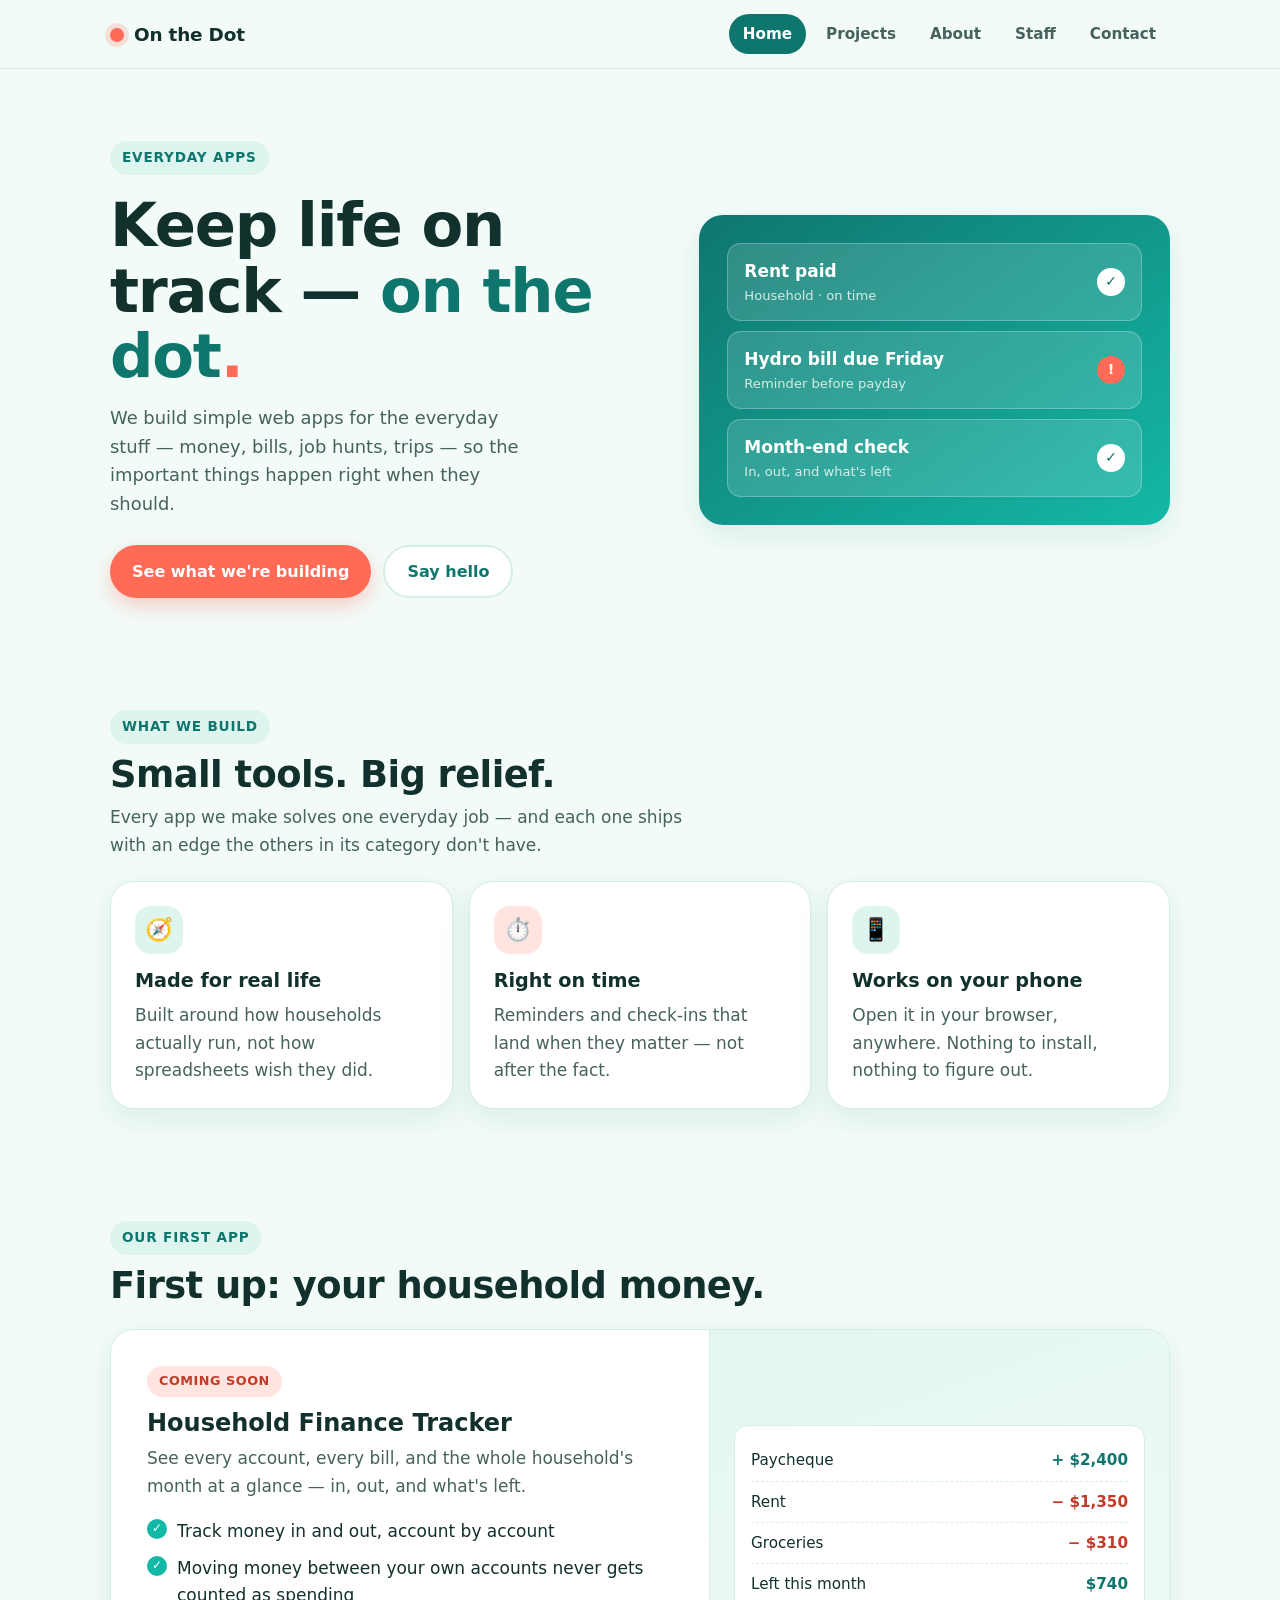
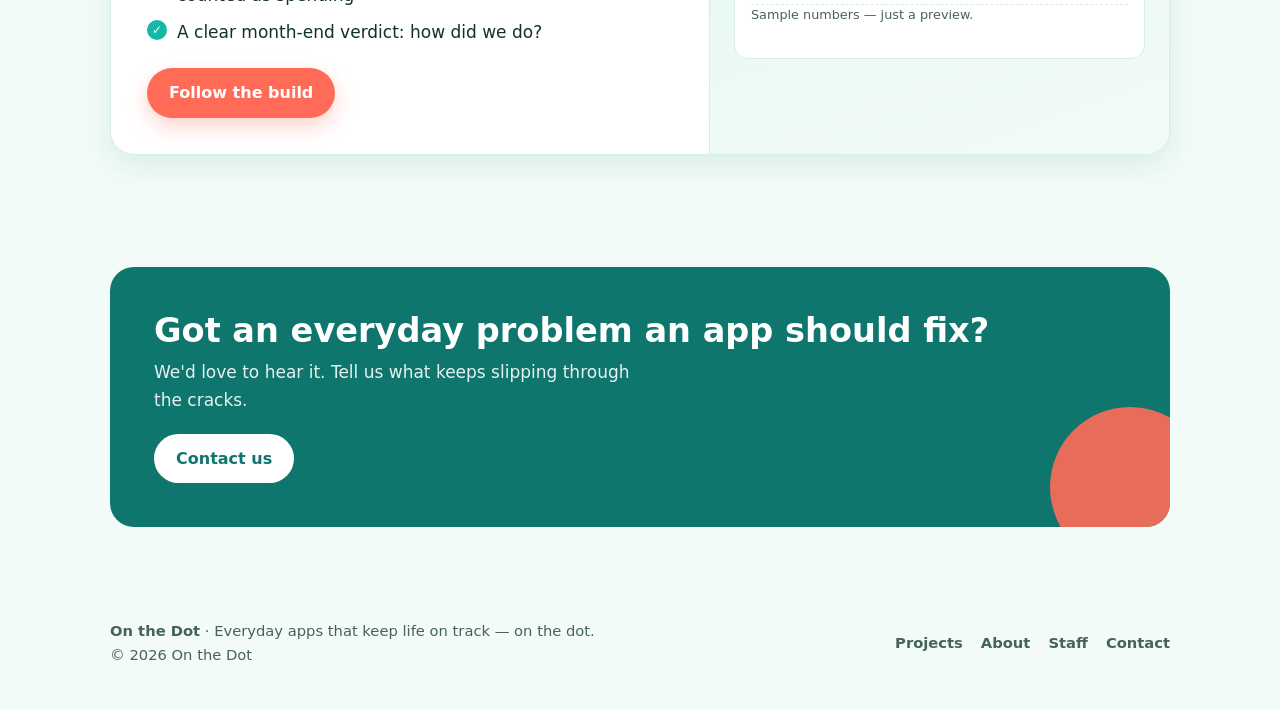
==== index.html @ 4a5bc4c8 "Company website v1: Home, Projects, About, Staff, Contact (Template C) Co-Authored-By: Claude Opus 5" ====
<!DOCTYPE html>
<html lang="en">
<head>
  <meta charset="utf-8">
  <meta name="viewport" content="width=device-width, initial-scale=1">
  <title>On the Dot — Everyday apps that keep life on track</title>
  <meta name="description" content="On the Dot builds everyday web apps that keep life on track — on the dot. Our first app, a Household Finance Tracker, is coming soon.">
  <meta name="theme-color" content="#0F766E">
  <link rel="icon" href="data:image/svg+xml,%3Csvg xmlns='http://www.w3.org/2000/svg' viewBox='0 0 32 32'%3E%3Ccircle cx='16' cy='16' r='11' fill='%23FF6B57'/%3E%3C/svg%3E">
  <link rel="stylesheet" href="assets/css/styles.css">
</head>
<body>
  <a class="skip" href="#main">Skip to content</a>

  <header class="site-header">
    <div class="wrap">
      <a class="brand" href="./"><span class="brand-dot" aria-hidden="true"></span>On the Dot</a>
      <nav class="nav" aria-label="Main">
        <ul>
          <li><a href="./" aria-current="page">Home</a></li>
          <li><a href="projects/">Projects</a></li>
          <li><a href="about/">About</a></li>
          <li><a href="staff/">Staff</a></li>
          <li><a href="contact/">Contact</a></li>
        </ul>
      </nav>
    </div>
  </header>

  <main id="main">
    <!-- Hero -->
    <section class="hero">
      <div class="wrap">
        <div>
          <span class="eyebrow">Everyday apps</span>
          <h1>Keep life on track — <span class="accent">on the dot</span><span class="dot">.</span></h1>
          <p class="lede">We build simple web apps for the everyday stuff — money, bills, job hunts, trips — so the important things happen right when they should.</p>
          <div class="hero-actions">
            <a class="btn btn-primary" href="projects/">See what we're building</a>
            <a class="btn btn-ghost" href="contact/">Say hello</a>
          </div>
        </div>

        <div class="hero-art" aria-hidden="true">
          <div class="mini-card">
            <span>Rent paid<small>Household · on time</small></span>
            <span class="check">✓</span>
          </div>
          <div class="mini-card">
            <span>Hydro bill due Friday<small>Reminder before payday</small></span>
            <span class="check coral">!</span>
          </div>
          <div class="mini-card">
            <span>Month-end check<small>In, out, and what's left</small></span>
            <span class="check">✓</span>
          </div>
        </div>
      </div>
    </section>

    <!-- What we build -->
    <section class="section">
      <div class="wrap">
        <div class="section-head">
          <span class="eyebrow">What we build</span>
          <h2>Small tools. Big relief.</h2>
          <p>Every app we make solves one everyday job — and each one ships with an edge the others in its category don't have.</p>
        </div>
        <div class="grid grid-3">
          <article class="card">
            <div class="icon" aria-hidden="true">🧭</div>
            <h3>Made for real life</h3>
            <p>Built around how households actually run, not how spreadsheets wish they did.</p>
          </article>
          <article class="card">
            <div class="icon coral" aria-hidden="true">⏱️</div>
            <h3>Right on time</h3>
            <p>Reminders and check-ins that land when they matter — not after the fact.</p>
          </article>
          <article class="card">
            <div class="icon" aria-hidden="true">📱</div>
            <h3>Works on your phone</h3>
            <p>Open it in your browser, anywhere. Nothing to install, nothing to figure out.</p>
          </article>
        </div>
      </div>
    </section>

    <!-- First app -->
    <section class="section">
      <div class="wrap">
        <div class="section-head">
          <span class="eyebrow">Our first app</span>
          <h2>First up: your household money.</h2>
        </div>
        <article class="feature">
          <div class="feature-body">
            <span class="badge">Coming soon</span>
            <h3>Household Finance Tracker</h3>
            <p>See every account, every bill, and the whole household's month at a glance — in, out, and what's left.</p>
            <ul class="ticks">
              <li>Track money in and out, account by account</li>
              <li>Moving money between your own accounts never gets counted as spending</li>
              <li>A clear month-end verdict: how did we do?</li>
            </ul>
            <a class="btn btn-primary" href="projects/">Follow the build</a>
          </div>
          <div class="feature-side" aria-hidden="true">
            <div class="ledger">
              <div class="ledger-row"><span>Paycheque</span><span class="in">+ $2,400</span></div>
              <div class="ledger-row"><span>Rent</span><span class="out">− $1,350</span></div>
              <div class="ledger-row"><span>Groceries</span><span class="out">− $310</span></div>
              <div class="ledger-row"><span>Left this month</span><span class="in">$740</span></div>
              <p class="ledger-note">Sample numbers — just a preview.</p>
            </div>
          </div>
        </article>
      </div>
    </section>

    <!-- Contact prompt -->
    <section class="section">
      <div class="wrap">
        <div class="cta">
          <h2>Got an everyday problem an app should fix?</h2>
          <p>We'd love to hear it. Tell us what keeps slipping through the cracks.</p>
          <a class="btn btn-light" href="contact/">Contact us</a>
        </div>
      </div>
    </section>
  </main>

  <footer class="site-footer">
    <div class="wrap">
      <div><strong>On the Dot</strong> · Everyday apps that keep life on track — on the dot.<br>© 2026 On the Dot</div>
      <ul class="footer-links">
        <li><a href="projects/">Projects</a></li>
        <li><a href="about/">About</a></li>
        <li><a href="staff/">Staff</a></li>
        <li><a href="contact/">Contact</a></li>
      </ul>
    </div>
  </footer>
</body>
</html>
---- assets/css/styles.css ----
/* On the Dot — Template C, Fresh Studio (locked Nov 20, 2026)
   Mobile-first. No frameworks, no build step. */

:root {
  --bg: #F2FBF8;          /* mint-cream */
  --teal-deep: #0F766E;
  --teal: #14B8A6;
  --coral: #FF6B57;
  --ink: #12302C;
  --ink-soft: #46625D;
  --card: #FFFFFF;
  --line: #D5EEE7;
  --radius: 24px;
  --radius-sm: 14px;
  --shadow: 0 10px 30px rgba(15, 118, 110, 0.10);
  --font: system-ui, -apple-system, "Segoe UI", Roboto, "Helvetica Neue", Arial, sans-serif;
  --wrap: 1100px;
}

*, *::before, *::after { box-sizing: border-box; }

html { -webkit-text-size-adjust: 100%; }

body {
  margin: 0;
  font-family: var(--font);
  font-size: 17px;
  line-height: 1.6;
  color: var(--ink);
  background: var(--bg);
}

img { max-width: 100%; display: block; }

a { color: var(--teal-deep); }

.wrap {
  width: 100%;
  max-width: var(--wrap);
  margin: 0 auto;
  padding: 0 20px;
}

.skip {
  position: absolute; left: -999px; top: 8px;
  background: var(--teal-deep); color: #fff; padding: 8px 14px; border-radius: 10px;
}
.skip:focus { left: 8px; z-index: 100; }

:focus-visible { outline: 3px solid var(--coral); outline-offset: 3px; }

/* ---------- Header / nav ---------- */
.site-header {
  position: sticky; top: 0; z-index: 50;
  background: rgba(242, 251, 248, 0.92);
  backdrop-filter: saturate(150%) blur(8px);
  -webkit-backdrop-filter: saturate(150%) blur(8px);
  border-bottom: 1px solid var(--line);
}
.site-header .wrap {
  display: flex; flex-wrap: wrap; align-items: center; justify-content: space-between;
  gap: 6px 16px; padding-top: 12px; padding-bottom: 10px;
}

.brand {
  display: inline-flex; align-items: center; gap: 10px;
  font-weight: 800; font-size: 1.15rem; letter-spacing: -0.01em;
  color: var(--ink); text-decoration: none;
}
.brand-dot {
  width: 14px; height: 14px; border-radius: 50%;
  background: var(--coral);
  box-shadow: 0 0 0 5px rgba(255, 107, 87, 0.18);
}

.nav {
  width: 100%;
  overflow-x: auto; -webkit-overflow-scrolling: touch;
  scrollbar-width: none;
}
.nav::-webkit-scrollbar { display: none; }
.nav ul {
  list-style: none; margin: 0; padding: 2px 0 4px;
  display: flex; gap: 6px; white-space: nowrap;
}
.nav a {
  display: inline-block; padding: 8px 14px; border-radius: 999px;
  text-decoration: none; font-weight: 600; font-size: 0.95rem;
  color: var(--ink-soft);
}
.nav a:hover { background: #E3F6F1; color: var(--teal-deep); }
.nav a[aria-current="page"] { background: var(--teal-deep); color: #fff; }

/* ---------- Buttons ---------- */
.btn {
  display: inline-flex; align-items: center; justify-content: center; gap: 8px;
  min-height: 48px; padding: 12px 22px; border-radius: 999px;
  font-weight: 700; font-size: 1rem; text-decoration: none;
  transition: transform .15s ease, box-shadow .15s ease, background .15s ease;
}
.btn:hover { transform: translateY(-1px); }
.btn-primary { background: var(--coral); color: #fff; box-shadow: 0 8px 20px rgba(255, 107, 87, 0.30); }
.btn-primary:hover { background: #F25643; }
.btn-ghost { background: #fff; color: var(--teal-deep); border: 2px solid var(--line); }
.btn-ghost:hover { border-color: var(--teal); }

/* ---------- Hero ---------- */
.hero { padding: 44px 0 36px; position: relative; overflow: hidden; }
.eyebrow {
  display: inline-flex; align-items: center; gap: 8px;
  font-size: 0.85rem; font-weight: 700; letter-spacing: 0.06em; text-transform: uppercase;
  color: var(--teal-deep); background: #DDF5EE; padding: 6px 12px; border-radius: 999px;
}
.hero h1 {
  font-size: clamp(2.1rem, 8vw, 3.8rem);
  line-height: 1.08; letter-spacing: -0.02em;
  margin: 18px 0 14px;
}
.hero h1 .accent { color: var(--teal-deep); }
.hero h1 .dot { color: var(--coral); }
.hero .lede { font-size: 1.12rem; color: var(--ink-soft); max-width: 36ch; margin: 0 0 26px; }
.hero-actions { display: flex; flex-wrap: wrap; gap: 12px; }

.hero-art {
  margin-top: 36px;
  background: linear-gradient(145deg, var(--teal-deep), var(--teal));
  border-radius: var(--radius);
  padding: 22px;
  box-shadow: var(--shadow);
  color: #fff;
}
.mini-card {
  background: rgba(255, 255, 255, 0.14);
  border: 1px solid rgba(255, 255, 255, 0.25);
  border-radius: var(--radius-sm);
  padding: 14px 16px;
  display: flex; align-items: center; justify-content: space-between; gap: 12px;
  font-weight: 600;
}
.mini-card + .mini-card { margin-top: 10px; }
.mini-card small { display: block; font-weight: 500; opacity: 0.8; font-size: 0.82rem; }
.check {
  flex: none; width: 28px; height: 28px; border-radius: 50%;
  background: #fff; color: var(--teal-deep);
  display: grid; place-items: center; font-weight: 900; font-size: 0.9rem;
}
.check.coral { background: var(--coral); color: #fff; }

/* ---------- Sections ---------- */
.section { padding: 40px 0; }
.section-head { margin-bottom: 22px; }
.section-head h2 { font-size: clamp(1.6rem, 5.5vw, 2.3rem); line-height: 1.15; letter-spacing: -0.015em; margin: 10px 0 8px; }
.section-head p { color: var(--ink-soft); margin: 0; max-width: 55ch; }

.grid { display: grid; gap: 16px; }

.card {
  background: var(--card);
  border: 1px solid var(--line);
  border-radius: var(--radius);
  padding: 24px;
  box-shadow: var(--shadow);
}
.card h3 { margin: 12px 0 6px; font-size: 1.2rem; }
.card p { margin: 0; color: var(--ink-soft); }
.icon {
  width: 48px; height: 48px; border-radius: 16px;
  display: grid; place-items: center; font-size: 1.4rem;
  background: #DDF5EE;
}
.icon.coral { background: #FFE4DF; }

/* Feature (first app) */
.feature {
  background: var(--card);
  border-radius: var(--radius);
  border: 1px solid var(--line);
  box-shadow: var(--shadow);
  overflow: hidden;
}
.feature-body { padding: 26px 24px; }
.feature h3 { font-size: 1.5rem; margin: 12px 0 8px; line-height: 1.2; }
.feature p { color: var(--ink-soft); margin: 0 0 18px; }
.badge {
  display: inline-block; padding: 5px 12px; border-radius: 999px;
  font-size: 0.8rem; font-weight: 800; letter-spacing: 0.04em; text-transform: uppercase;
  background: #FFE4DF; color: #C23B28;
}
.ticks { list-style: none; padding: 0; margin: 0 0 22px; }
.ticks li { position: relative; padding-left: 30px; margin-bottom: 10px; }
.ticks li::before {
  content: "✓"; position: absolute; left: 0; top: 1px;
  width: 20px; height: 20px; border-radius: 50%;
  background: var(--teal); color: #fff; font-size: 0.75rem; font-weight: 900;
  display: grid; place-items: center;
}
.feature-side {
  background: linear-gradient(160deg, #E3F6F1, #F2FBF8);
  padding: 24px;
  border-top: 1px solid var(--line);
}
.ledger { background: #fff; border-radius: var(--radius-sm); border: 1px solid var(--line); padding: 14px 16px; }
.ledger-row { display: flex; justify-content: space-between; padding: 8px 0; border-bottom: 1px dashed var(--line); font-size: 0.95rem; }
.ledger-row:last-child { border-bottom: 0; font-weight: 800; }
.in { color: var(--teal-deep); font-weight: 700; }
.out { color: #C23B28; font-weight: 700; }
.ledger-note { font-size: 0.8rem; color: var(--ink-soft); margin: 10px 2px 0; }

/* CTA band */
.cta {
  background: var(--teal-deep);
  color: #fff;
  border-radius: var(--radius);
  padding: 32px 24px;
  text-align: left;
  position: relative; overflow: hidden;
}
.cta::after {
  content: ""; position: absolute; right: -40px; bottom: -40px;
  width: 160px; height: 160px; border-radius: 50%;
  background: var(--coral); opacity: 0.9;
}
.cta h2 { margin: 0 0 8px; font-size: clamp(1.5rem, 5vw, 2.1rem); line-height: 1.2; position: relative; z-index: 1; }
.cta p { margin: 0 0 20px; opacity: 0.9; max-width: 44ch; position: relative; z-index: 1; }
.cta .btn { position: relative; z-index: 1; }
.cta .btn-light { background: #fff; color: var(--teal-deep); }

/* ---------- Inner-page header ---------- */
.page-hero { padding: 40px 0 8px; }
.page-hero h1 {
  font-size: clamp(2rem, 7.5vw, 3.2rem);
  line-height: 1.1; letter-spacing: -0.02em;
  margin: 16px 0 12px;
}
.page-hero h1 .dot { color: var(--coral); }
.page-hero .lede { font-size: 1.1rem; color: var(--ink-soft); max-width: 46ch; margin: 0; }

/* Status badges */
.badge-teal { background: #DDF5EE; color: var(--teal-deep); }
.badge-soft { background: #EEF3F2; color: var(--ink-soft); }

.meta { font-size: 0.9rem; color: var(--ink-soft); margin: 0 0 18px; }

/* Edge callout */
.edge {
  background: #FFF4F1;
  border: 1px solid #FFD6CE;
  border-radius: var(--radius-sm);
  padding: 14px 16px;
  margin: 0 0 22px;
  font-size: 0.97rem;
}
.edge strong { color: #C23B28; }

/* Roadmap cards */
.card .badge + .icon { margin-top: 12px; }
.card-dashed {
  background: transparent;
  border: 2px dashed var(--line);
  box-shadow: none;
}

/* ---------- Placeholder copy markers (remove when final copy lands) ---------- */
.placeholder-banner {
  display: flex; gap: 12px; align-items: flex-start;
  background: #FFF4F1;
  border: 2px dashed var(--coral);
  border-radius: var(--radius-sm);
  padding: 14px 16px;
  margin-top: 22px;
  font-size: 0.95rem;
}
.placeholder-banner strong { color: #C23B28; }
.placeholder-tag {
  display: inline-block; margin-bottom: 10px;
  padding: 3px 10px; border-radius: 999px;
  font-size: 0.72rem; font-weight: 800; letter-spacing: 0.06em; text-transform: uppercase;
  background: var(--coral); color: #fff;
}
.is-placeholder { border: 2px dashed #FFB7AB; }

/* About: story + values */
.card .section-head { margin-bottom: 12px; }
.story { max-width: 70ch; }
.story p { margin: 0 0 14px; color: var(--ink-soft); }
.story p:last-child { margin-bottom: 0; }

/* ---------- Contact ---------- */
.contact-grid { display: grid; gap: 18px; }
.contact-card { text-align: left; }
.contact-card h2 { margin: 12px 0 8px; font-size: clamp(1.5rem, 5vw, 2rem); line-height: 1.2; }
.contact-card > p { color: var(--ink-soft); margin: 0 0 20px; max-width: 48ch; }
.email-line {
  display: block;
  font-weight: 800; font-size: clamp(1.02rem, 4.6vw, 1.3rem);
  color: var(--teal-deep); text-decoration: none;
  word-break: break-all;
  margin: 0 0 20px;
}
.email-line:hover { text-decoration: underline; }
.contact-card .btn { width: 100%; }
.note { font-size: 0.88rem; color: var(--ink-soft); margin: 14px 0 0; }
.topics-title { margin: 0 0 16px; font-size: 1.3rem; }
.topics { list-style: none; padding: 0; margin: 0; display: grid; gap: 12px; }
.topics li { display: flex; gap: 14px; align-items: flex-start; }
.topics .icon { flex: none; width: 42px; height: 42px; border-radius: 14px; font-size: 1.2rem; }
.topics strong { display: block; }
.topics span { color: var(--ink-soft); font-size: 0.96rem; }

@media (min-width: 720px) {
  .contact-grid { display: grid; grid-template-columns: 1.1fr 1fr; gap: 18px; align-items: start; }
  .contact-card .btn { width: auto; }
}

/* ---------- Staff ---------- */
.staff-grid { display: grid; gap: 18px; grid-template-columns: 1fr; }
.person {
  background: var(--card);
  border: 1px solid var(--line);
  border-radius: var(--radius);
  box-shadow: var(--shadow);
  overflow: hidden;
  display: flex; flex-direction: column;
}
.person-photo {
  aspect-ratio: 4 / 5;
  background: #E3F6F1;
  overflow: hidden;
}
.person-photo img {
  width: 100%; height: 100%;
  object-fit: cover;
  object-position: 50% 20%;
}
.person-photo.pos-friday img { object-position: 50% 22%; }
.person-body { padding: 20px 22px 24px; }
.person-body h3 { margin: 0 0 4px; font-size: 1.25rem; line-height: 1.25; }
.role {
  display: inline-block; margin: 0 0 10px;
  font-size: 0.82rem; font-weight: 800; letter-spacing: 0.05em; text-transform: uppercase;
  color: var(--teal-deep);
}
.person-body p { margin: 0; color: var(--ink-soft); }

/* Name card (no portrait) */
.person-namecard .person-photo {
  display: grid; place-items: center;
  background: linear-gradient(160deg, #E3F6F1, #F2FBF8);
  border-bottom: 2px dashed var(--line);
}
.monogram {
  width: 96px; height: 96px; border-radius: 50%;
  display: grid; place-items: center;
  background: #fff; border: 2px dashed var(--teal);
  color: var(--teal-deep); font-size: 2.4rem; font-weight: 800;
}

.person-namecard .person-photo { aspect-ratio: auto; height: 170px; }

/* Small phones: tighten menu so all five links fit without swiping */
@media (max-width: 420px) {
  .nav ul { gap: 2px; }
  .nav a { padding: 8px 10px; font-size: 0.92rem; }
}

@media (min-width: 560px) {
  .staff-grid { grid-template-columns: repeat(2, 1fr); }
  .person-namecard .person-photo { aspect-ratio: 4 / 5; height: auto; }
}
@media (min-width: 1000px) {
  .staff-grid { grid-template-columns: repeat(3, 1fr); }
}

/* ---------- Footer ---------- */
.site-footer { padding: 36px 0 44px; color: var(--ink-soft); font-size: 0.92rem; }
.site-footer .wrap { display: grid; gap: 14px; }
.footer-links { display: flex; flex-wrap: wrap; gap: 6px 18px; list-style: none; padding: 0; margin: 0; }
.footer-links a { color: var(--ink-soft); text-decoration: none; font-weight: 600; }
.footer-links a:hover { color: var(--teal-deep); }

/* ---------- Larger screens ---------- */
@media (min-width: 720px) {
  .nav { width: auto; }
  .site-header .wrap { flex-wrap: nowrap; }
  .grid-3 { grid-template-columns: repeat(3, 1fr); }
  .feature { display: grid; grid-template-columns: 1.3fr 1fr; }
  .feature-side { border-top: 0; border-left: 1px solid var(--line); display: flex; align-items: center; }
  .feature-side .ledger { width: 100%; }
  .feature-body { padding: 36px; }
  .cta { padding: 44px; }
  .site-footer .wrap { grid-template-columns: 1fr auto; align-items: center; }
}

@media (min-width: 960px) {
  .hero { padding: 72px 0 56px; }
  .hero .wrap { display: grid; grid-template-columns: 1.15fr 1fr; gap: 48px; align-items: center; }
  .hero-art { margin-top: 0; padding: 28px; }
  .section { padding: 56px 0; }
}

@media (prefers-reduced-motion: reduce) {
  .btn { transition: none; }
  .btn:hover { transform: none; }
}
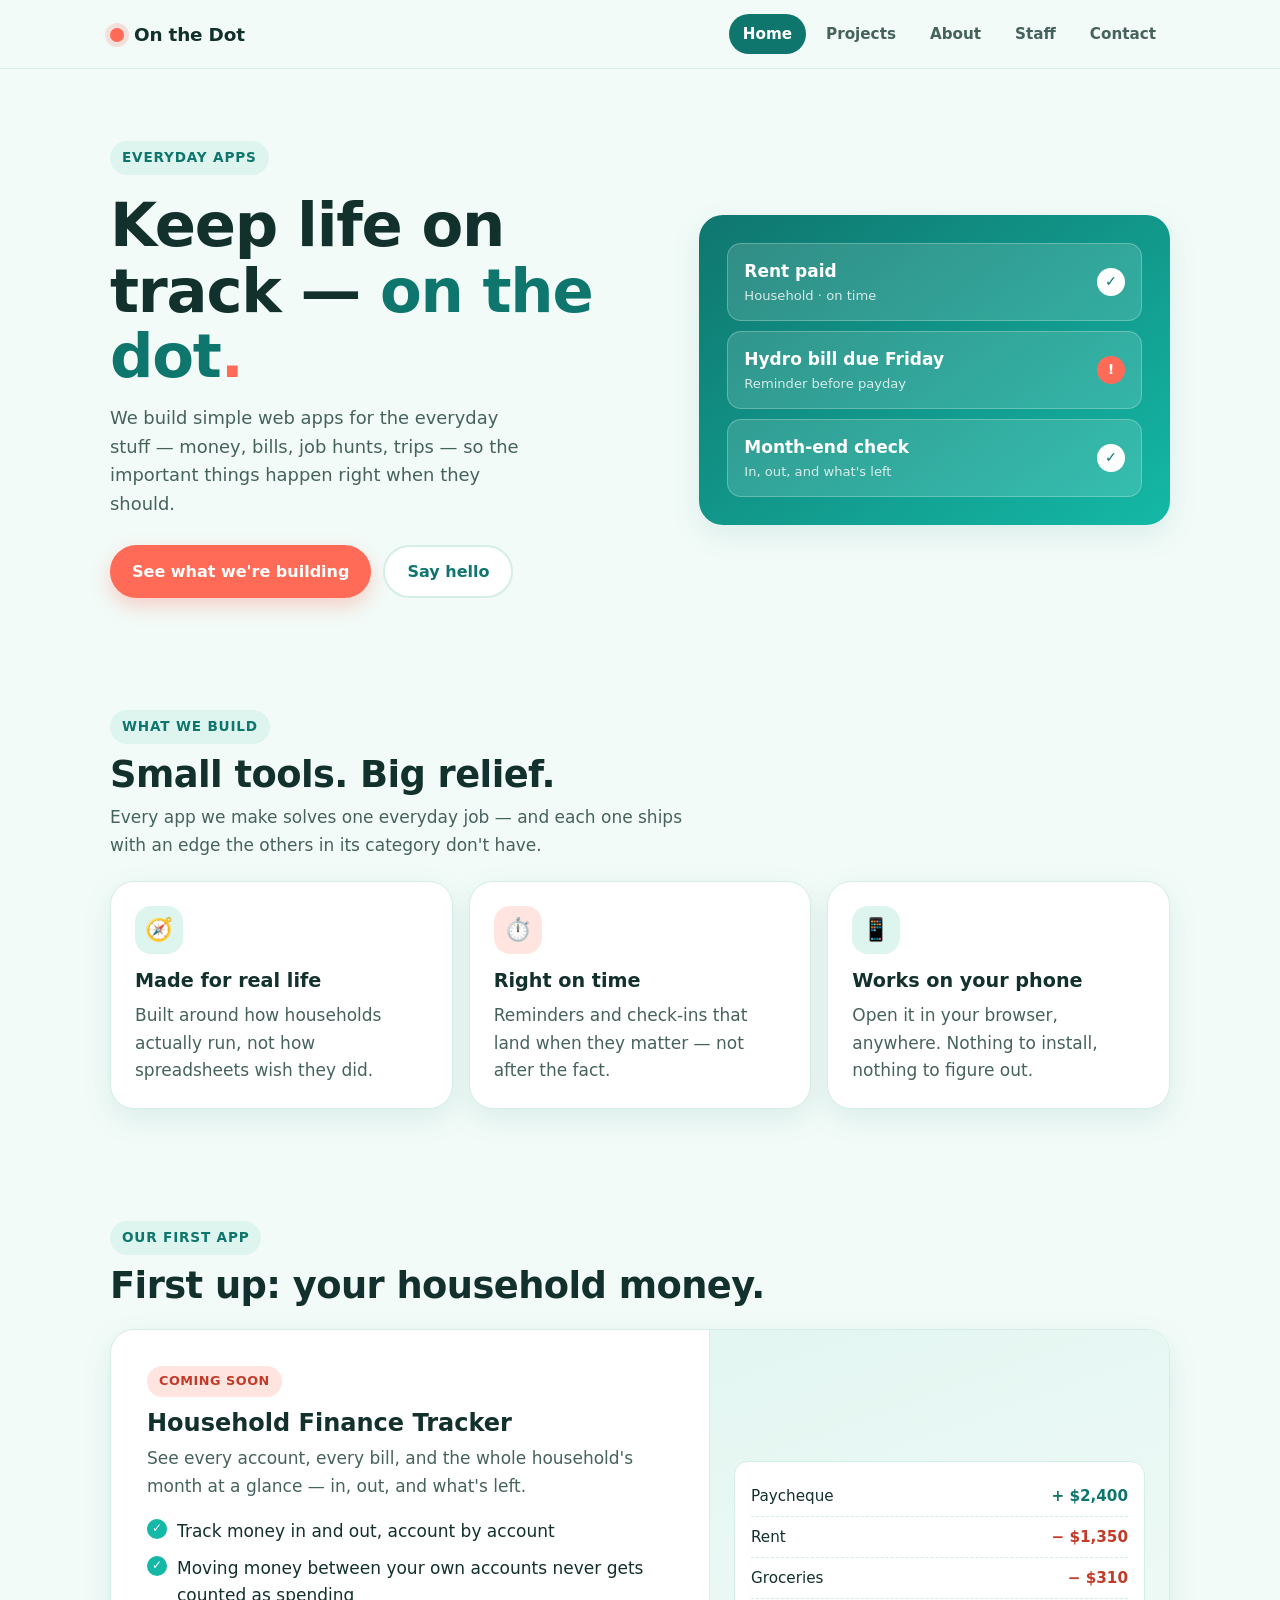
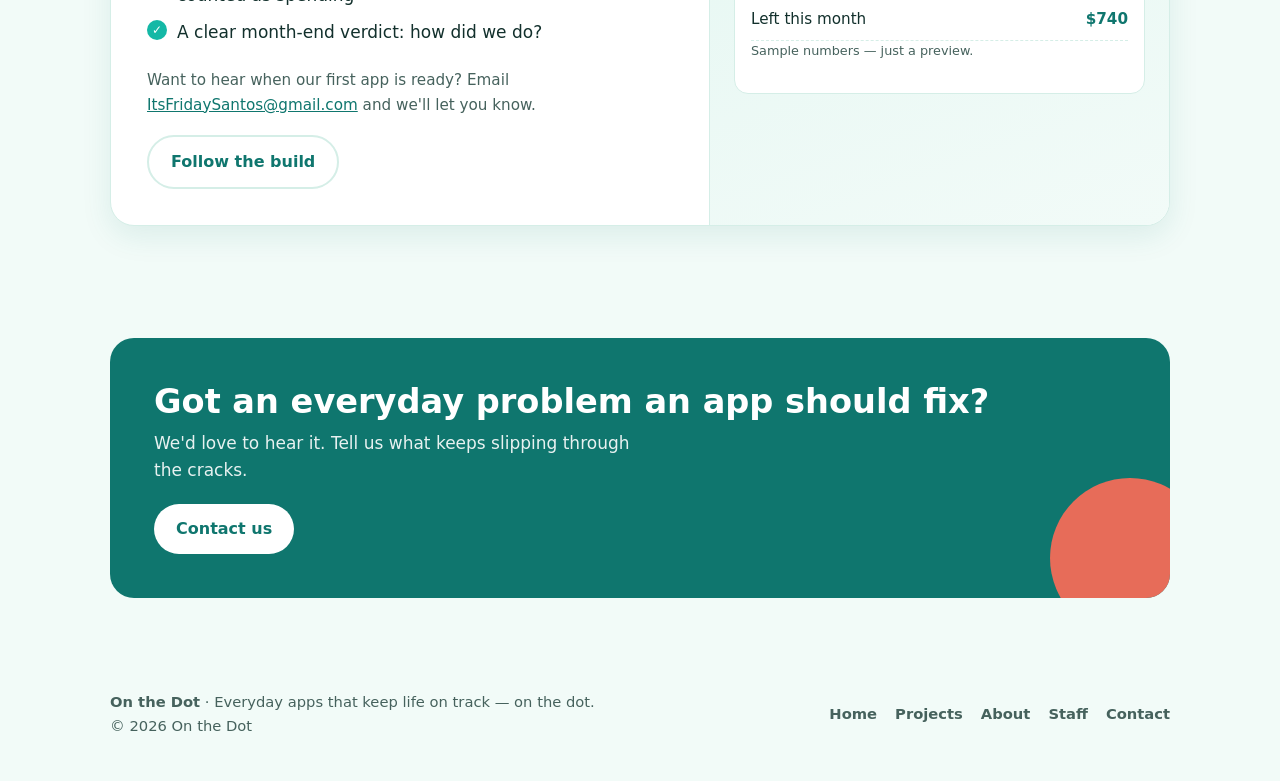
==== commit a31049bf: "TASK-004: SEO + share previews, 404, favicon.ico, forms (hooked), build note, tidy - canonical + Ope" ====
--- a/index.html
+++ b/index.html
@@ -6,7 +6,22 @@
   <title>On the Dot — Everyday apps that keep life on track</title>
   <meta name="description" content="On the Dot builds everyday web apps that keep life on track — on the dot. Our first app, a Household Finance Tracker, is coming soon.">
   <meta name="theme-color" content="#0F766E">
-  <link rel="icon" href="data:image/svg+xml,%3Csvg xmlns='http://www.w3.org/2000/svg' viewBox='0 0 32 32'%3E%3Ccircle cx='16' cy='16' r='11' fill='%23FF6B57'/%3E%3C/svg%3E">
+  <link rel="canonical" href="https://onthedotapp.github.io/onthedot-website/">
+  <meta property="og:type" content="website">
+  <meta property="og:site_name" content="On the Dot">
+  <meta property="og:title" content="On the Dot — Everyday apps that keep life on track">
+  <meta property="og:description" content="On the Dot builds everyday web apps that keep life on track — on the dot. Our first app, a Household Finance Tracker, is coming soon.">
+  <meta property="og:url" content="https://onthedotapp.github.io/onthedot-website/">
+  <meta property="og:image" content="https://onthedotapp.github.io/onthedot-website/assets/images/og-image.png">
+  <meta property="og:image:width" content="1200">
+  <meta property="og:image:height" content="630">
+  <meta property="og:image:alt" content="On the Dot: keep life on track, on the dot.">
+  <meta name="twitter:card" content="summary_large_image">
+  <meta name="twitter:title" content="On the Dot — Everyday apps that keep life on track">
+  <meta name="twitter:description" content="On the Dot builds everyday web apps that keep life on track — on the dot. Our first app, a Household Finance Tracker, is coming soon.">
+  <meta name="twitter:image" content="https://onthedotapp.github.io/onthedot-website/assets/images/og-image.png">
+  <link rel="icon" href="favicon.ico" sizes="32x32">
+  <link rel="icon" type="image/svg+xml" href="data:image/svg+xml,%3Csvg xmlns='http://www.w3.org/2000/svg' viewBox='0 0 32 32'%3E%3Ccircle cx='16' cy='16' r='11' fill='%23FF6B57'/%3E%3C/svg%3E">
   <link rel="stylesheet" href="assets/css/styles.css">
 </head>
 <body>
@@ -103,7 +118,20 @@
               <li>Moving money between your own accounts never gets counted as spending</li>
               <li>A clear month-end verdict: how did we do?</li>
             </ul>
-            <a class="btn btn-primary" href="projects/">Follow the build</a>
+            <form class="otd-form inline-form" data-otd-form data-fallback="waitlist-fallback-home" data-success="You're on the list. We'll email you when our first app is ready." hidden>
+              <input type="hidden" name="topic" value="Early news">
+              <input type="hidden" name="source" value="Home page">
+              <div class="field">
+                <label for="waitlist-email-home">Be first to try our first app</label>
+                <input id="waitlist-email-home" name="email" type="email" autocomplete="email" placeholder="you@example.com" required>
+              </div>
+              <button class="btn btn-primary" type="submit">Notify me</button>
+              <label class="hp" aria-hidden="true">Leave this empty <input type="checkbox" name="botcheck" tabindex="-1" autocomplete="off"></label>
+              <p class="form-status" role="status" aria-live="polite"></p>
+              <p class="form-privacy">Just your email, used only to tell you when it's ready. We never sell or share it.</p>
+            </form>
+            <p class="form-fallback" id="waitlist-fallback-home">Want to hear when our first app is ready? Email <a href="mailto:ItsFridaySantos@gmail.com?subject=Early%20news">ItsFridaySantos@gmail.com</a> and we'll let you know.</p>
+            <a class="btn btn-ghost" href="projects/#build-notes">Follow the build</a>
           </div>
           <div class="feature-side" aria-hidden="true">
             <div class="ledger">
@@ -134,6 +162,7 @@
     <div class="wrap">
       <div><strong>On the Dot</strong> · Everyday apps that keep life on track — on the dot.<br>© 2026 On the Dot</div>
       <ul class="footer-links">
+        <li><a href="./" aria-current="page">Home</a></li>
         <li><a href="projects/">Projects</a></li>
         <li><a href="about/">About</a></li>
         <li><a href="staff/">Staff</a></li>
@@ -141,5 +170,6 @@
       </ul>
     </div>
   </footer>
+  <script src="assets/js/forms.js" defer></script>
 </body>
 </html>
--- a/assets/css/styles.css
+++ b/assets/css/styles.css
@@ -179,7 +179,7 @@
   overflow: hidden;
 }
 .feature-body { padding: 26px 24px; }
-.feature h3 { font-size: 1.5rem; margin: 12px 0 8px; line-height: 1.2; }
+.feature h2, .feature h3 { font-size: 1.5rem; margin: 12px 0 8px; line-height: 1.2; }
 .feature p { color: var(--ink-soft); margin: 0 0 18px; }
 .badge {
   display: inline-block; padding: 5px 12px; border-radius: 999px;
@@ -334,7 +334,7 @@
 }
 .person-photo.pos-friday img { object-position: 50% 22%; }
 .person-body { padding: 20px 22px 24px; }
-.person-body h3 { margin: 0 0 4px; font-size: 1.25rem; line-height: 1.25; }
+.person-body h2 { margin: 0 0 4px; font-size: 1.25rem; line-height: 1.25; }
 .role {
   display: inline-block; margin: 0 0 10px;
   font-size: 0.82rem; font-weight: 800; letter-spacing: 0.05em; text-transform: uppercase;
@@ -370,6 +370,47 @@
 @media (min-width: 1000px) {
   .staff-grid { grid-template-columns: repeat(3, 1fr); }
 }
+
+/* ---------- Forms (waitlist + contact) ---------- */
+.otd-form { display: grid; gap: 14px; margin: 0 0 22px; }
+.otd-form[hidden] { display: none; }
+.field { display: grid; gap: 6px; }
+.field label { font-weight: 700; font-size: 0.95rem; }
+.field input, .field select, .field textarea {
+  width: 100%; font: inherit; color: var(--ink);
+  background: #fff; border: 2px solid var(--line); border-radius: var(--radius-sm);
+  padding: 12px 14px; min-height: 48px;
+}
+.field textarea { min-height: 130px; resize: vertical; }
+.field input:focus, .field select:focus, .field textarea:focus { border-color: var(--teal); outline: none; box-shadow: 0 0 0 4px rgba(20, 184, 166, 0.18); }
+.inline-form { display: grid; gap: 10px; }
+.inline-form .btn { border: 0; cursor: pointer; }
+.otd-form .btn { border: 0; cursor: pointer; font-family: inherit; }
+.otd-form .btn:disabled { opacity: 0.55; cursor: not-allowed; transform: none; }
+.form-status { margin: 0; font-size: 0.95rem; font-weight: 600; color: var(--teal-deep); min-height: 1.2em; }
+.form-status.is-error { color: #C23B28; }
+.form-privacy { margin: 0; font-size: 0.85rem; color: var(--ink-soft); }
+.form-fallback { margin: 0 0 22px; font-size: 0.95rem; color: var(--ink-soft); }
+.form-section:has(form[hidden]) { display: none; }
+.form-section { padding-bottom: 0; }
+.inline-form .form-status, .inline-form .form-privacy { grid-column: 1 / -1; }
+.hp { position: absolute !important; left: -9999px; width: 1px; height: 1px; overflow: hidden; }
+@media (min-width: 560px) {
+  .inline-form { grid-template-columns: 1fr auto; align-items: end; }
+}
+
+/* ---------- Build note ---------- */
+.build-note { display: grid; gap: 6px; }
+.build-note time { font-size: 0.85rem; font-weight: 800; letter-spacing: 0.05em; text-transform: uppercase; color: #C23B28; }
+.build-note h2 { margin: 0; font-size: 1.3rem; }
+.build-note p { margin: 0; color: var(--ink-soft); }
+
+/* ---------- 404 ---------- */
+.notfound { padding: 64px 0 24px; }
+.notfound .code { font-size: clamp(4rem, 18vw, 7rem); font-weight: 900; line-height: 1; color: var(--teal-deep); letter-spacing: -0.04em; margin: 0; }
+.notfound .code .dot { color: var(--coral); }
+.notfound h1 { font-size: clamp(1.8rem, 6.5vw, 2.8rem); line-height: 1.12; letter-spacing: -0.02em; margin: 16px 0 12px; }
+.notfound .lede { font-size: 1.1rem; color: var(--ink-soft); max-width: 46ch; margin: 0 0 26px; }
 
 /* ---------- Footer ---------- */
 .site-footer { padding: 36px 0 44px; color: var(--ink-soft); font-size: 0.92rem; }
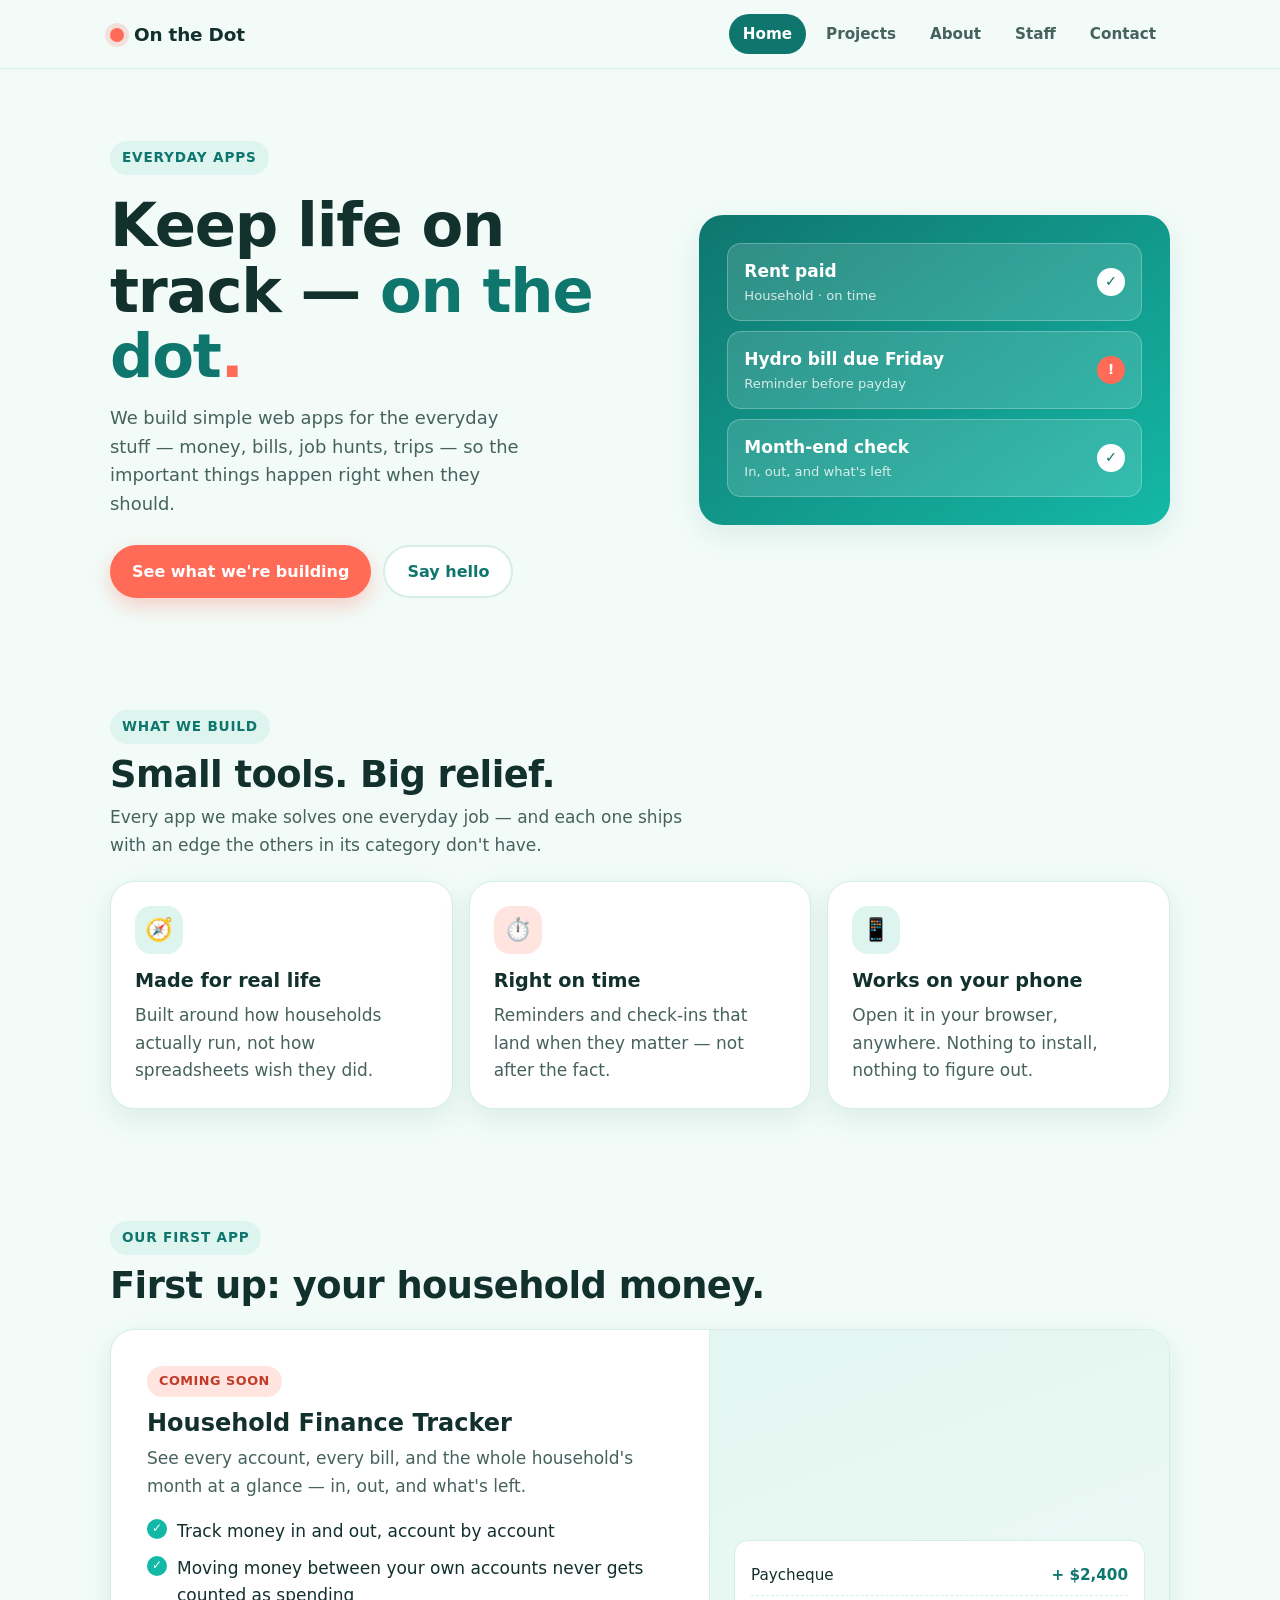
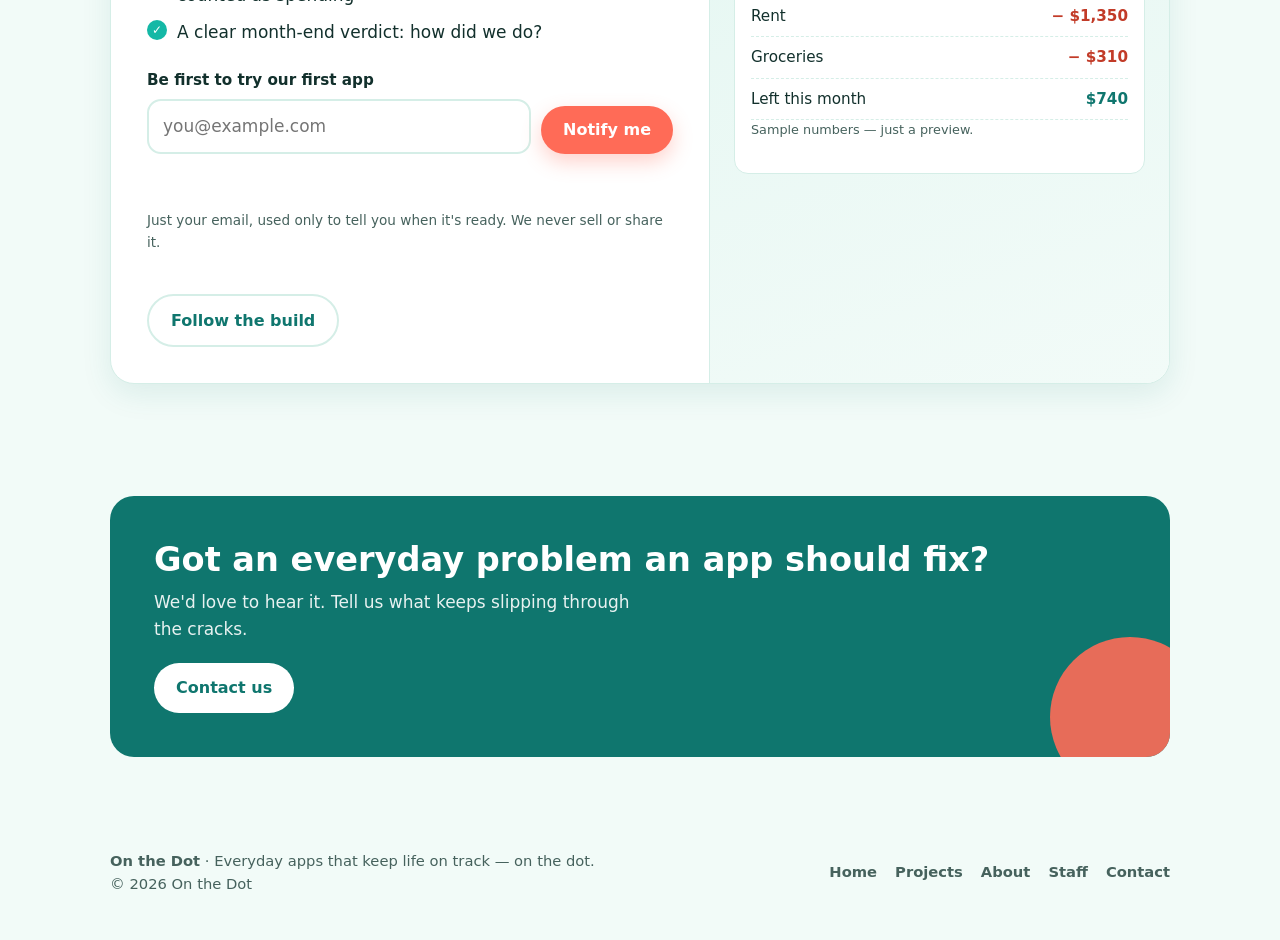
==== commit f6661901: "TASK-006: point canonical/OG/sitemap/robots at onthedotapp.ca; 404 base works on both hosts Co-Autho" ====
--- a/index.html
+++ b/index.html
@@ -6,20 +6,20 @@
   <title>On the Dot — Everyday apps that keep life on track</title>
   <meta name="description" content="On the Dot builds everyday web apps that keep life on track — on the dot. Our first app, a Household Finance Tracker, is coming soon.">
   <meta name="theme-color" content="#0F766E">
-  <link rel="canonical" href="https://onthedotapp.github.io/onthedot-website/">
+  <link rel="canonical" href="https://onthedotapp.ca/">
   <meta property="og:type" content="website">
   <meta property="og:site_name" content="On the Dot">
   <meta property="og:title" content="On the Dot — Everyday apps that keep life on track">
   <meta property="og:description" content="On the Dot builds everyday web apps that keep life on track — on the dot. Our first app, a Household Finance Tracker, is coming soon.">
-  <meta property="og:url" content="https://onthedotapp.github.io/onthedot-website/">
-  <meta property="og:image" content="https://onthedotapp.github.io/onthedot-website/assets/images/og-image.png">
+  <meta property="og:url" content="https://onthedotapp.ca/">
+  <meta property="og:image" content="https://onthedotapp.ca/assets/images/og-image.png">
   <meta property="og:image:width" content="1200">
   <meta property="og:image:height" content="630">
   <meta property="og:image:alt" content="On the Dot: keep life on track, on the dot.">
   <meta name="twitter:card" content="summary_large_image">
   <meta name="twitter:title" content="On the Dot — Everyday apps that keep life on track">
   <meta name="twitter:description" content="On the Dot builds everyday web apps that keep life on track — on the dot. Our first app, a Household Finance Tracker, is coming soon.">
-  <meta name="twitter:image" content="https://onthedotapp.github.io/onthedot-website/assets/images/og-image.png">
+  <meta name="twitter:image" content="https://onthedotapp.ca/assets/images/og-image.png">
   <link rel="icon" href="favicon.ico" sizes="32x32">
   <link rel="icon" type="image/svg+xml" href="data:image/svg+xml,%3Csvg xmlns='http://www.w3.org/2000/svg' viewBox='0 0 32 32'%3E%3Ccircle cx='16' cy='16' r='11' fill='%23FF6B57'/%3E%3C/svg%3E">
   <link rel="stylesheet" href="assets/css/styles.css">
--- a/assets/css/styles.css
+++ b/assets/css/styles.css
@@ -260,26 +260,11 @@
   box-shadow: none;
 }
 
-/* ---------- Placeholder copy markers (remove when final copy lands) ---------- */
-.placeholder-banner {
-  display: flex; gap: 12px; align-items: flex-start;
-  background: #FFF4F1;
-  border: 2px dashed var(--coral);
-  border-radius: var(--radius-sm);
-  padding: 14px 16px;
-  margin-top: 22px;
-  font-size: 0.95rem;
-}
-.placeholder-banner strong { color: #C23B28; }
-.placeholder-tag {
-  display: inline-block; margin-bottom: 10px;
-  padding: 3px 10px; border-radius: 999px;
-  font-size: 0.72rem; font-weight: 800; letter-spacing: 0.06em; text-transform: uppercase;
-  background: var(--coral); color: #fff;
-}
-.is-placeholder { border: 2px dashed #FFB7AB; }
-
-/* About: story + values */
+
+/* About: story + who we are */
+.grid-2 .card h3 { margin-bottom: 2px; }
+.grid-2 .role { display: block; }
+.empty-chair { margin: 18px 4px 0; color: var(--ink-soft); }
 .card .section-head { margin-bottom: 12px; }
 .story { max-width: 70ch; }
 .story p { margin: 0 0 14px; color: var(--ink-soft); }
@@ -424,6 +409,7 @@
   .nav { width: auto; }
   .site-header .wrap { flex-wrap: nowrap; }
   .grid-3 { grid-template-columns: repeat(3, 1fr); }
+  .grid-2 { grid-template-columns: repeat(2, 1fr); }
   .feature { display: grid; grid-template-columns: 1.3fr 1fr; }
   .feature-side { border-top: 0; border-left: 1px solid var(--line); display: flex; align-items: center; }
   .feature-side .ledger { width: 100%; }
